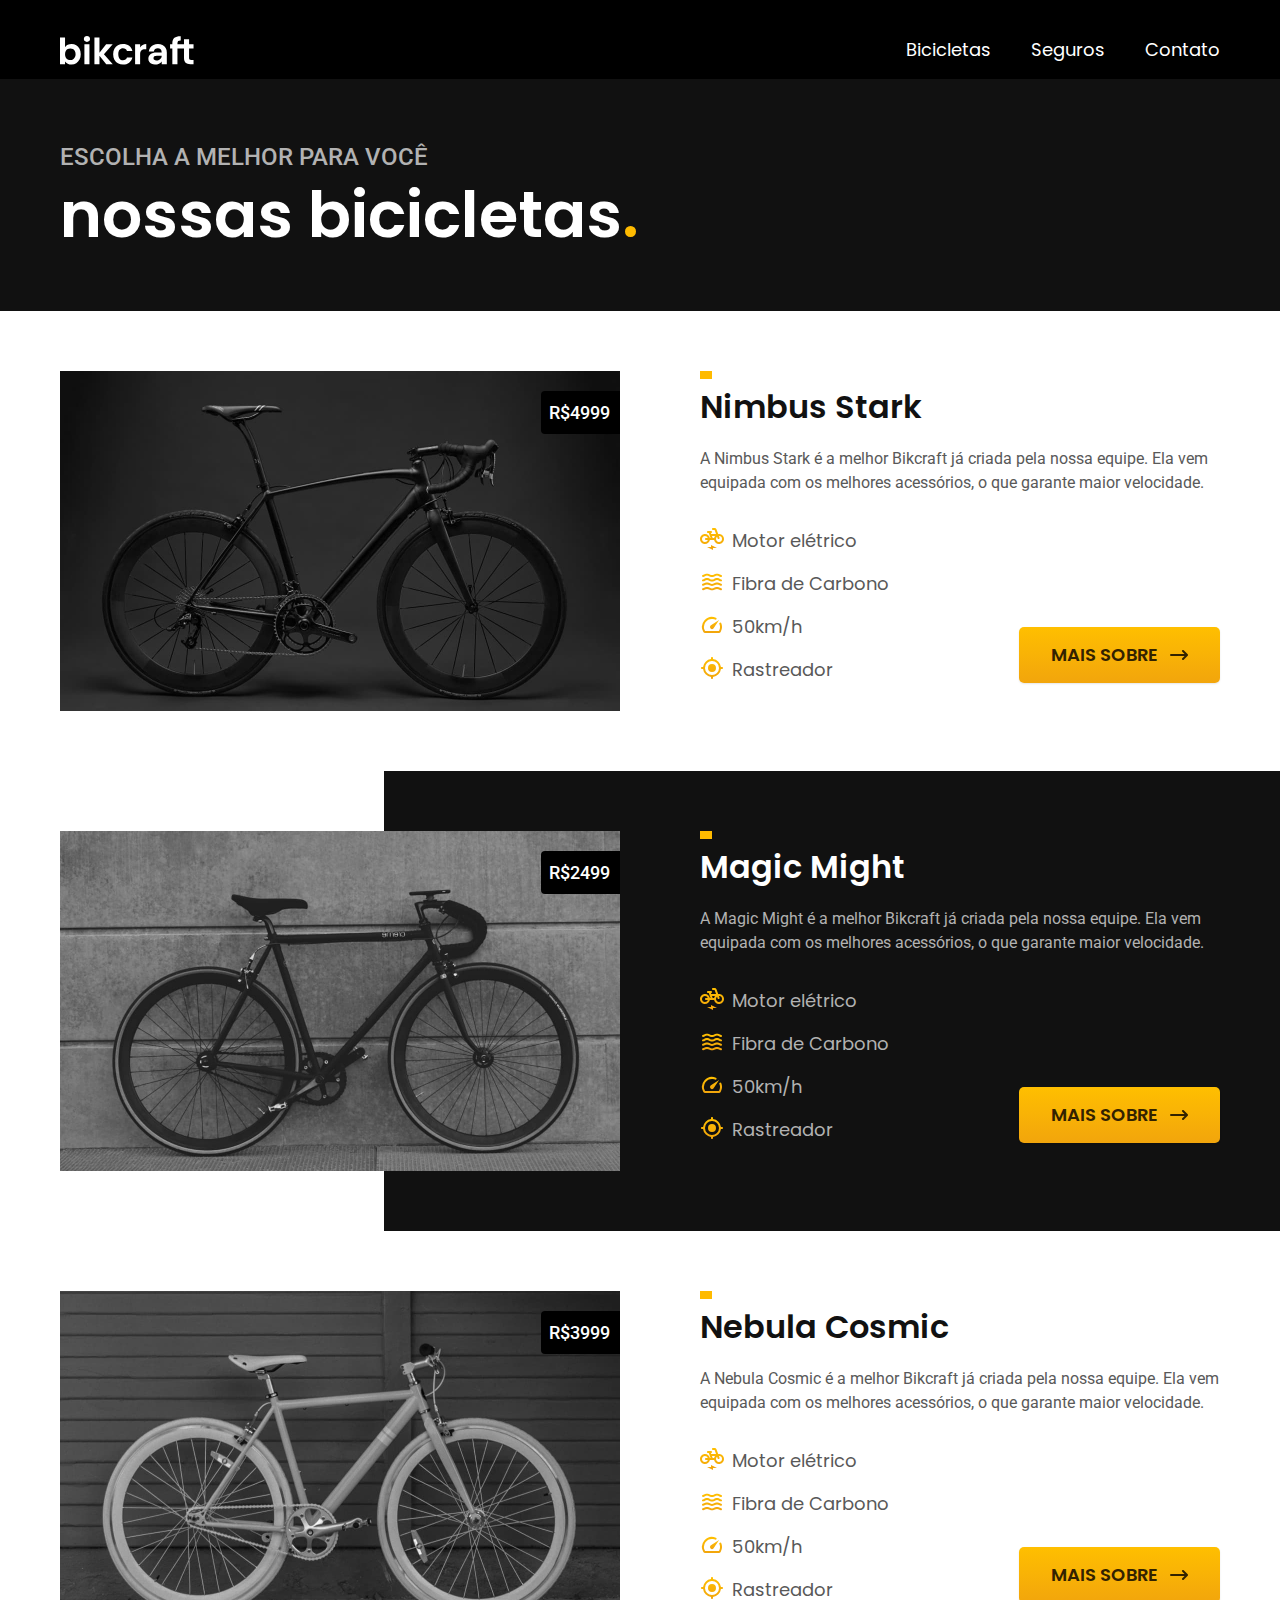
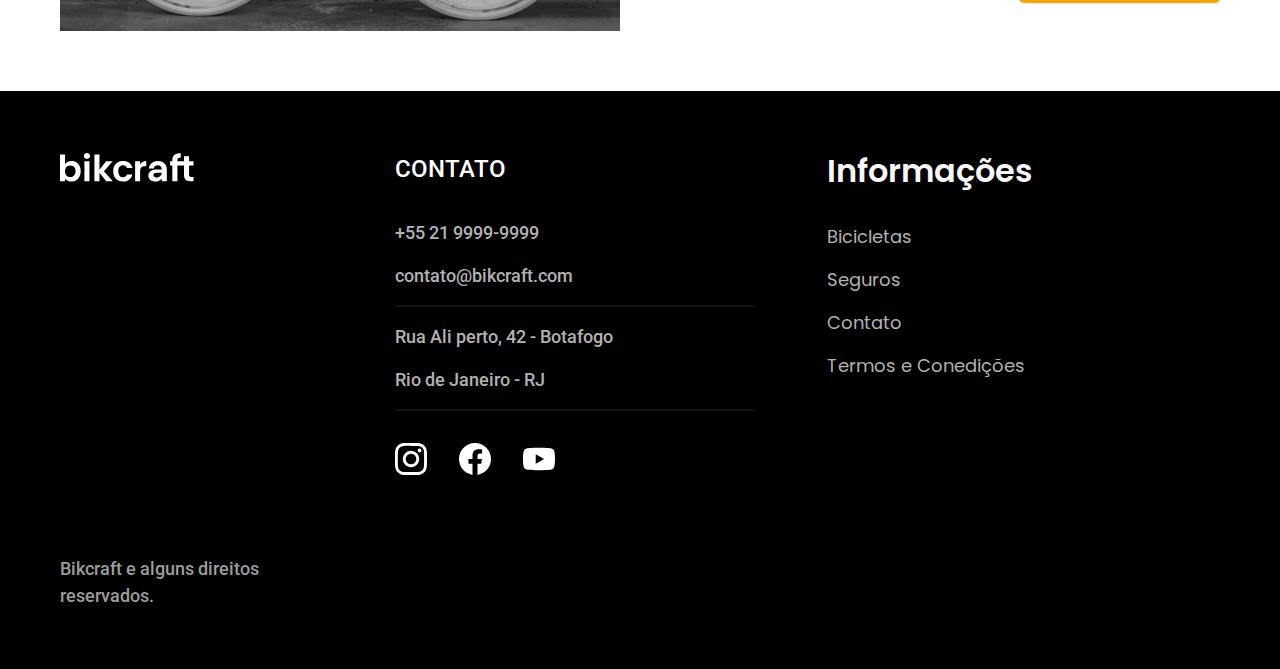
==== bicicletas.html @ 7399a59c "Bicicletas" ====
<!DOCTYPE html>
<html lang="pt-br">

<head>
  <meta charset="UTF-8">
  <meta http-equiv="X-UA-Compatible" content="IE=edge">
  <meta name="viewport" content="width=device-width, initial-scale=1.0">
  <title> Bicicletas | Bikcraft</title>
  <meta name="description" content="Termos e condições">
  <link rel="stylesheet" href="./css/style.css">

  <link rel="preconnect" href="https://fonts.googleapis.com">
  <link rel="preconnect" href="https://fonts.gstatic.com" crossorigin>
  <link href="https://fonts.googleapis.com/css2?family=Fira+Sans:wght@400;700&family=Merriweather:ital,wght@1,900&family=Poppins:wght@400;600&family=Roboto:wght@400;500&display=swap" rel="stylesheet">
</head>

<body>
  <header class="header-bg">
    <div class="header container">
      <a href="./"><img src="./img/bikcraft.svg" alt="Bikcraft"></a>
      <nav aria-label="primaria">
        <ul class="header-menu  font-1-m cor-0">
          <li><a href="./bicicletas.html">Bicicletas</a></li>
          <li><a href="./seguros.html">Seguros</a></li>
          <li><a href="./contato.html">Contato</a></li>
        </ul>
      </nav>
    </div>
  </header>

  <main>
    <div class="titulo-bg">
      <div class="titulo container">
        <p class="font-2-l-b cor-5">Escolha a melhor para você</p>
        <h1 class="font-1-xxl cor-0">nossas bicicletas<span class="cor-p1">.</span></h1>
      </div>
    </div>

    <div class="bicicletas container">

      <div class="bicicletas-imagem">
        <img src="img/bicicletas/nimbus.jpg" alt="Bicicleta Nimbus">
        <span class="font-2-m cor-0">R$4999 </span>
      </div>

      <div class="bicicletas-conteudo">
        <h2 class="font-1-xl">Nimbus Stark</h2>
        <p class="font-2-s cor-8">A Nimbus Stark é a melhor Bikcraft já criada pela nossa equipe. Ela vem equipada com os melhores acessórios, o que garante maior velocidade.</p>
        <ul class="font-1-m cor-8">
          <li> <img src="./img/icones/eletrica.svg" alt="">Motor elétrico</li>
          <li> <img src="./img/icones/carbono.svg" alt="">Fibra de Carbono</li>
          <li> <img src="./img/icones/velocidade.svg" alt="">50km/h</li>
          <li> <img src="./img/icones/rastreador.svg" alt="">Rastreador</li>
        </ul>
        <a class="botao seta" href="
        ./bicicletas/nimbus.html">MAIS SOBRE</a>
      </div>
    </div>

    <div class="bicicletas-bg">

      <div class="bicicletas container">

        <div class="bicicletas-imagem">
          <img src="img/bicicletas/magic.jpg" alt="Bicicleta Nimbus">
          <span class="font-2-m cor-0">R$2499 </span>
        </div>

        <div class="bicicletas-conteudo">
          <h2 class="font-1-xl cor-0">Magic Might</h2>
          <p class="font-2-s cor-5">A Magic Might é a melhor Bikcraft já criada pela nossa equipe. Ela vem equipada com os melhores acessórios, o que garante maior velocidade.</p>
          <ul class="font-1-m cor-5">
            <li> <img src="./img/icones/eletrica.svg" alt="">Motor elétrico</li>
            <li> <img src="./img/icones/carbono.svg" alt="">Fibra de Carbono</li>
            <li> <img src="./img/icones/velocidade.svg" alt="">50km/h</li>
            <li> <img src="./img/icones/rastreador.svg" alt="">Rastreador</li>
          </ul>
          <a class="botao seta" href="./bicicletas/magic.html">MAIS SOBRE</a>
        </div>

      </div>
    </div>

    <div class="bicicletas container">

      <div class="bicicletas-imagem">
        <img src="img/bicicletas/nebula.jpg" alt="Bicicleta Nimbus">
        <span class="font-2-m cor-0">R$3999 </span>
      </div>

      <div class="bicicletas-conteudo">
        <h2 class="font-1-xl">Nebula Cosmic</h2>
        <p class="font-2-s cor-8">A Nebula Cosmic é a melhor Bikcraft já criada pela nossa equipe. Ela vem equipada com os melhores acessórios, o que garante maior velocidade.</p>
        <ul class="font-1-m cor-8">
          <li> <img src="./img/icones/eletrica.svg" alt="">Motor elétrico</li>
          <li> <img src="./img/icones/carbono.svg" alt="">Fibra de Carbono</li>
          <li> <img src="./img/icones/velocidade.svg" alt="">50km/h</li>
          <li> <img src="./img/icones/rastreador.svg" alt="">Rastreador</li>
        </ul>
        <a class="botao seta" href="./bicicletas/nebula.html">MAIS SOBRE</a>
      </div>

    </div>


  </main>

  <footer class="footer-bg">
    <div class="footer container">
      <img src="./img/bikcraft.svg" alt="Bikcraft">
      <div class="footer-contato">
        <h3 class="font-2-l-b cor-0">Contato</h3>
        <ul class=" font-2-m cor-5">
          <li><a href="tel:+552199999999">+55 21 9999-9999</a></li>
          <li><a href="mailto:contato@bikcraft.com">contato@bikcraft.com</a></li>
          <li>Rua Ali perto, 42 - Botafogo</li>
          <li>Rio de Janeiro - RJ</li>
        </ul>

        <div class="footer-redes">
          <img src="./img/redes/instagram.svg" alt="Instagram">
          <img src="./img/redes/facebook.svg" alt="Facebook">
          <img src="./img/redes/youtube.svg" alt="Youtube">
        </div>
      </div>
      <div class="footer-informacoes">
        <h3 class=" font-1-xl cor-1">Informações</h3>
        <nav>
          <ul class="font-1-m cor-5">
            <li><a href="./bicicletas.html">Bicicletas</a></li>
            <li><a href="./seguros.html">Seguros</a></li>
            <li><a href="./contato.html">Contato</a></li>
            <li><a href="./termos.html">Termos e Conedições</a></li>
          </ul>
        </nav>

      </div>
      <p class="footer-copy font-2-m cor-6">Bikcraft e alguns direitos reservados.</p>
    </div>
  </footer>
</body>

</html>
---- css/style.css ----
@import url(./global/global.css);
@import url(./utilidades/tipografia.css);
@import url(./utilidades/cores.css);

@import url(./global/header.css);
@import url(./global/footer.css);

/* utilidades */
@import url(./utilidades/componentes.css);
/* home */
@import url(./home/introducao.css);
/* bicicletas */
@import url(./bicicletas/bicicletas\ -lista.css);
@import url(./bicicletas/bicicletas\ .css);
/*tecnologia*/
@import url(./home/tecnologia.css);
/* parceiros */
@import url(./home/parceiros.css);
/* depoimento*/
@import url(./home/depoimento.css);
/* seguros */
@import url(./home/seguros.css);

/* termos e condições */
@import url(./termos/termos.css);
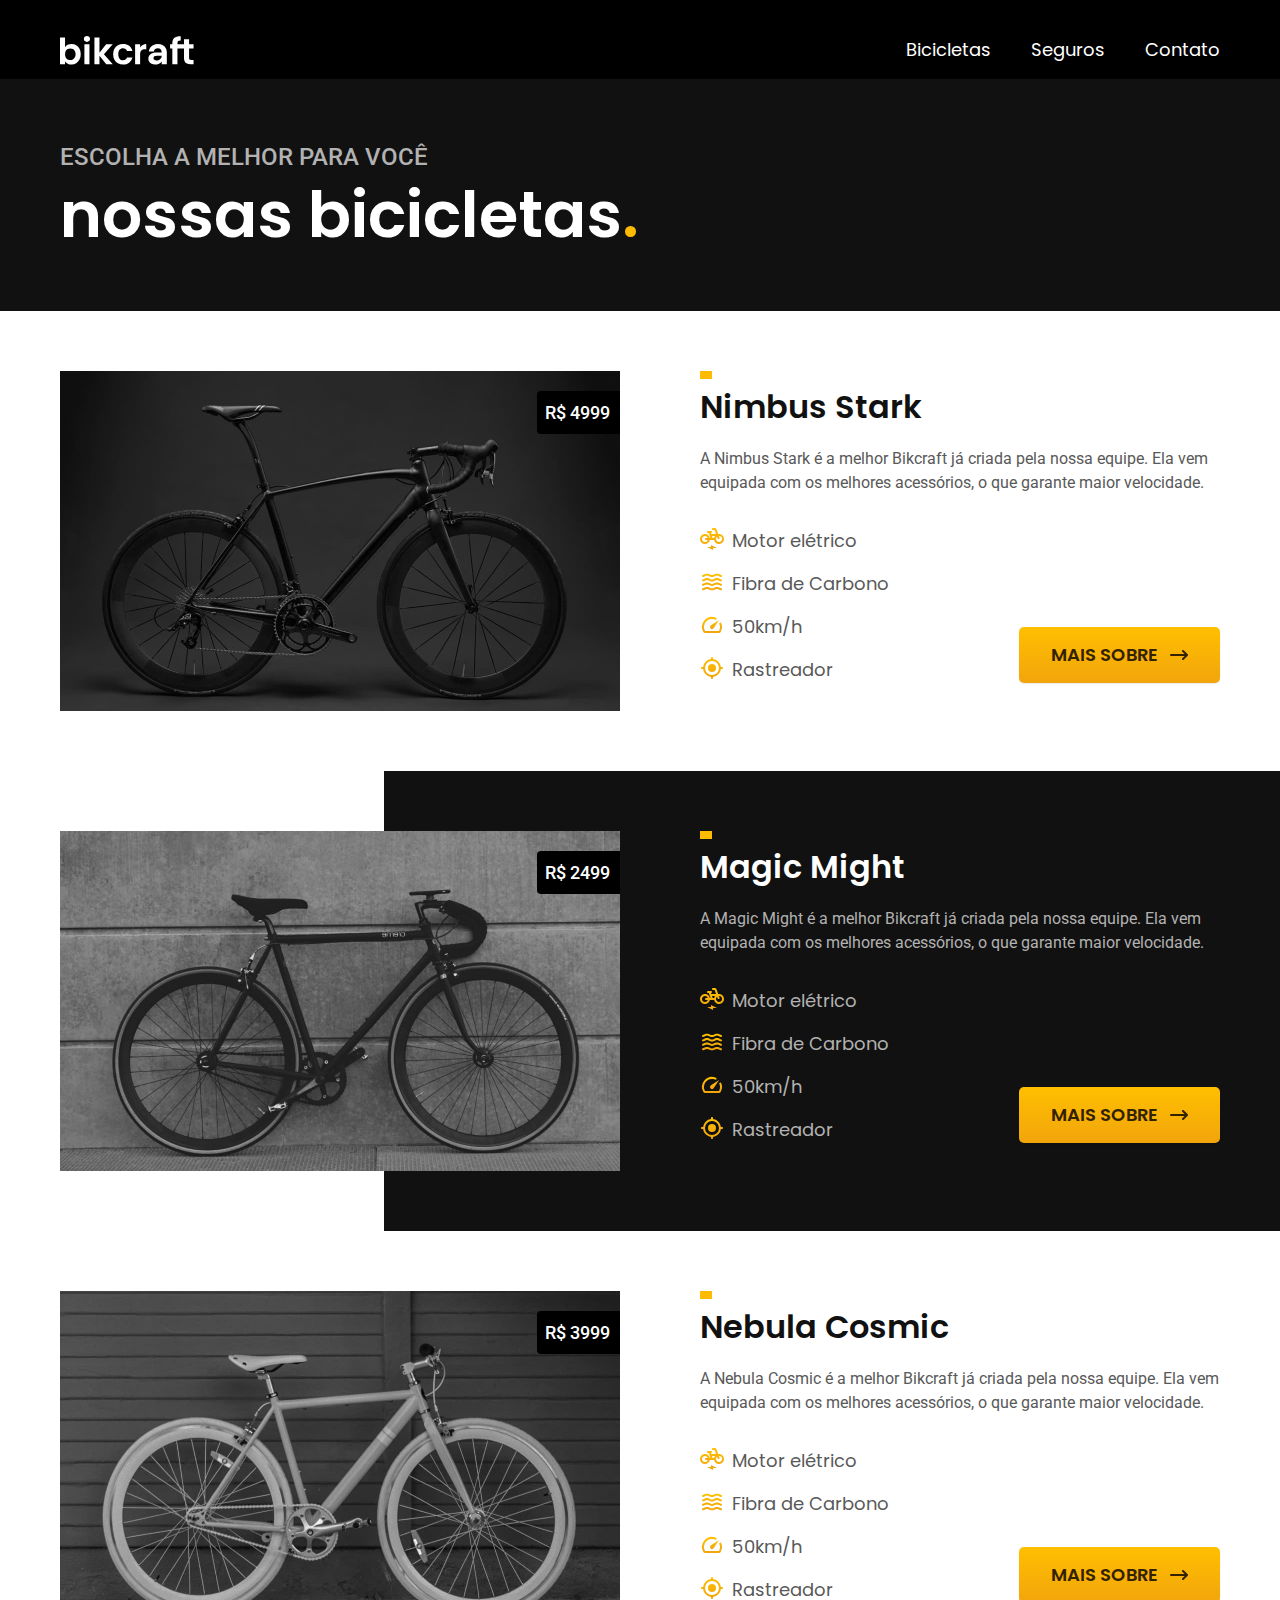
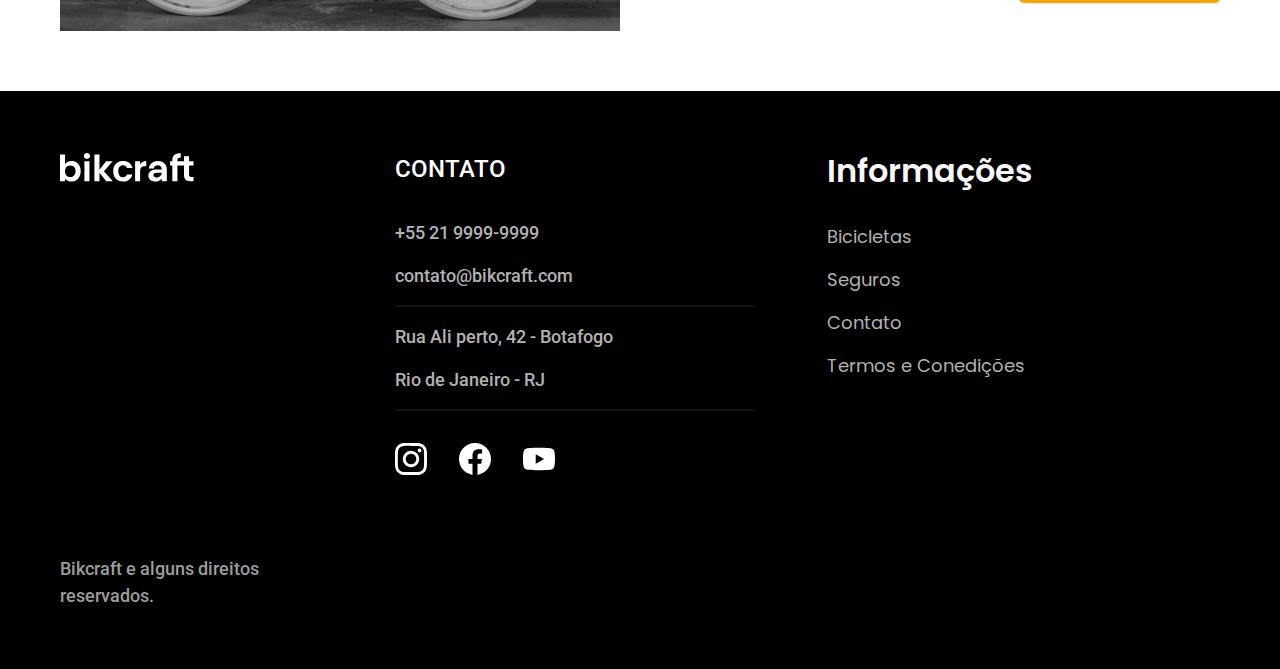
==== commit 2fe54329: "Seguros" ====
--- a/bicicletas.html
+++ b/bicicletas.html
@@ -40,7 +40,7 @@
 
       <div class="bicicletas-imagem">
         <img src="img/bicicletas/nimbus.jpg" alt="Bicicleta Nimbus">
-        <span class="font-2-m cor-0">R$4999 </span>
+        <span class="font-2-m cor-0">R$ 4999 </span>
       </div>
 
       <div class="bicicletas-conteudo">
@@ -63,7 +63,7 @@
 
         <div class="bicicletas-imagem">
           <img src="img/bicicletas/magic.jpg" alt="Bicicleta Nimbus">
-          <span class="font-2-m cor-0">R$2499 </span>
+          <span class="font-2-m cor-0">R$ 2499 </span>
         </div>
 
         <div class="bicicletas-conteudo">
@@ -85,7 +85,7 @@
 
       <div class="bicicletas-imagem">
         <img src="img/bicicletas/nebula.jpg" alt="Bicicleta Nimbus">
-        <span class="font-2-m cor-0">R$3999 </span>
+        <span class="font-2-m cor-0">R$ 3999 </span>
       </div>
 
       <div class="bicicletas-conteudo">
--- a/css/style.css
+++ b/css/style.css
@@ -24,3 +24,6 @@
 /* termos e condições */
 @import url(./termos/termos.css);
 
+/* seguros */
+@import url(./seguros/seguros.css);
+@import url(./seguros/perguntas.css);
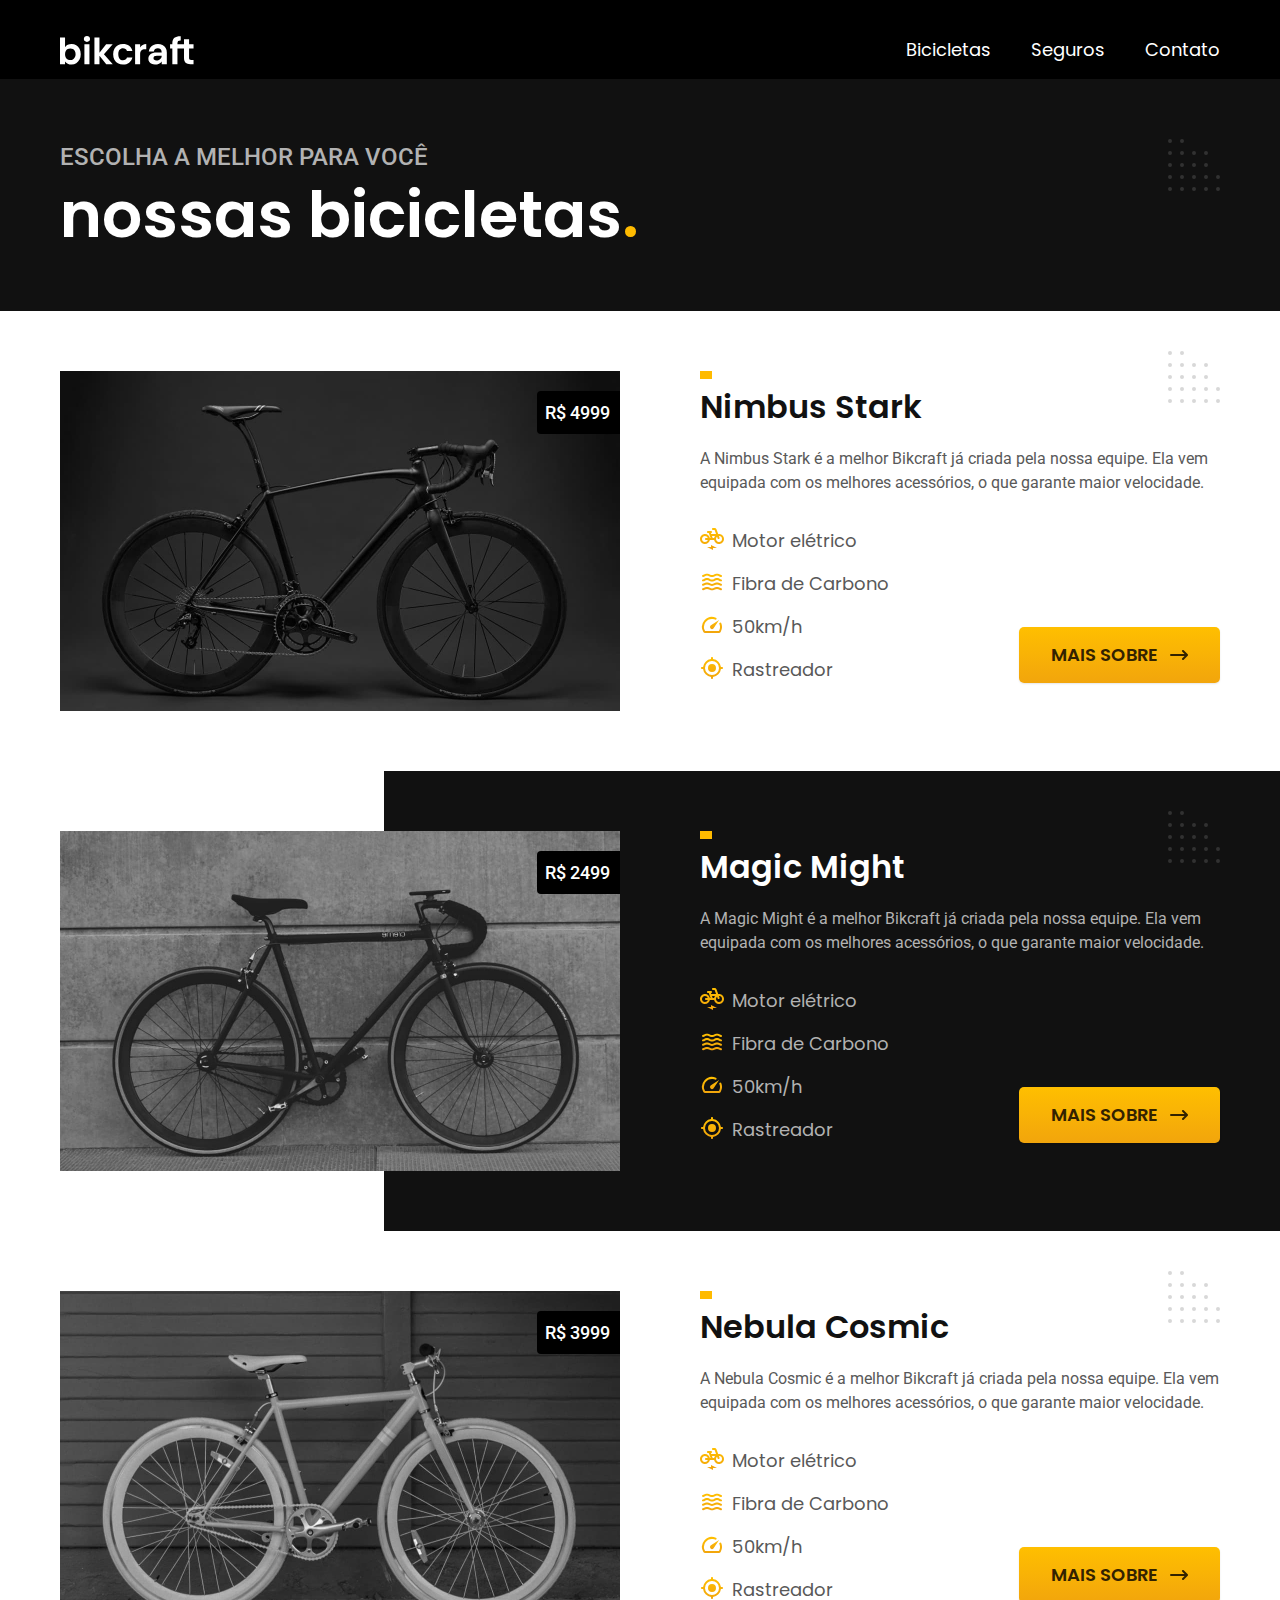
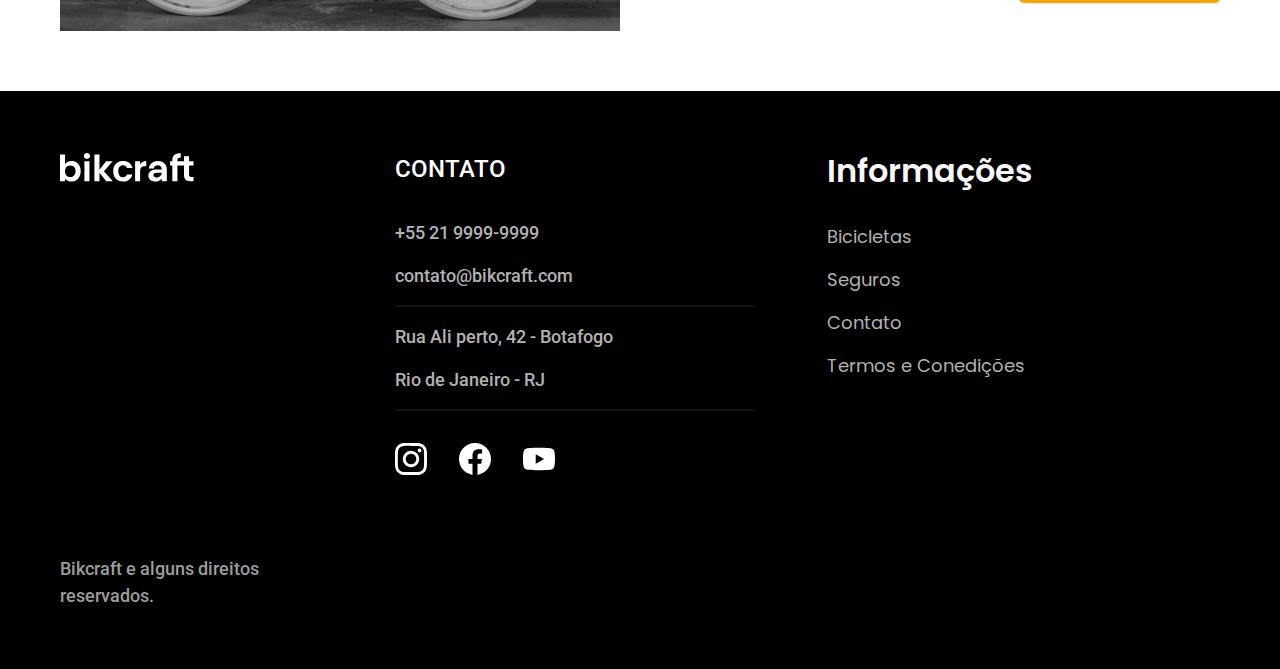
==== commit 92987897: "Pequenos ajustes finais" ====
--- a/bicicletas.html
+++ b/bicicletas.html
@@ -7,6 +7,7 @@
   <meta name="viewport" content="width=device-width, initial-scale=1.0">
   <title> Bicicletas | Bikcraft</title>
   <meta name="description" content="Termos e condições">
+  <link rel="preload" href="./css/style.css" as="style">
   <link rel="stylesheet" href="./css/style.css">
 
   <link rel="preconnect" href="https://fonts.googleapis.com">
@@ -118,9 +119,9 @@
         </ul>
 
         <div class="footer-redes">
-          <img src="./img/redes/instagram.svg" alt="Instagram">
-          <img src="./img/redes/facebook.svg" alt="Facebook">
-          <img src="./img/redes/youtube.svg" alt="Youtube">
+          <img src="./img/redes/instagram.svg" width="32" height="32" alt="Instagram">
+          <img src="./img/redes/facebook.svg" width="32" height="32" alt="Facebook">
+          <img src="./img/redes/youtube.svg" width="32" height="32" alt="Youtube">
         </div>
       </div>
       <div class="footer-informacoes">
--- a/css/style.css
+++ b/css/style.css
@@ -1,17 +1,20 @@
-@import url(./global/global.css);
 @import url(./utilidades/tipografia.css);
 @import url(./utilidades/cores.css);
+@import url(./global/global.css);
 
 @import url(./global/header.css);
 @import url(./global/footer.css);
 
 /* utilidades */
 @import url(./utilidades/componentes.css);
+@import url(./utilidades/formulario.css);
 /* home */
 @import url(./home/introducao.css);
 /* bicicletas */
 @import url(./bicicletas/bicicletas\ -lista.css);
 @import url(./bicicletas/bicicletas\ .css);
+@import url(./bicicleta/nimbus.css);
+@import url(./bicicleta/seguro.css);
 /*tecnologia*/
 @import url(./home/tecnologia.css);
 /* parceiros */
@@ -21,9 +24,15 @@
 /* seguros */
 @import url(./home/seguros.css);
 
+/* Contato */
+@import url(./contato/contato.css);
+@import url(./contato/lojas.css);
 /* termos e condições */
 @import url(./termos/termos.css);
 
 /* seguros */
 @import url(./seguros/seguros.css);
 @import url(./seguros/perguntas.css);
+
+/* orçamento */
+@import url(./orcamento/orcamento.css);
--- a/css/style.css
+++ b/css/style.css
@@ -1,17 +1,20 @@
-@import url(./global/global.css);
 @import url(./utilidades/tipografia.css);
 @import url(./utilidades/cores.css);
+@import url(./global/global.css);
 
 @import url(./global/header.css);
 @import url(./global/footer.css);
 
 /* utilidades */
 @import url(./utilidades/componentes.css);
+@import url(./utilidades/formulario.css);
 /* home */
 @import url(./home/introducao.css);
 /* bicicletas */
 @import url(./bicicletas/bicicletas\ -lista.css);
 @import url(./bicicletas/bicicletas\ .css);
+@import url(./bicicleta/nimbus.css);
+@import url(./bicicleta/seguro.css);
 /*tecnologia*/
 @import url(./home/tecnologia.css);
 /* parceiros */
@@ -21,9 +24,15 @@
 /* seguros */
 @import url(./home/seguros.css);
 
+/* Contato */
+@import url(./contato/contato.css);
+@import url(./contato/lojas.css);
 /* termos e condições */
 @import url(./termos/termos.css);
 
 /* seguros */
 @import url(./seguros/seguros.css);
 @import url(./seguros/perguntas.css);
+
+/* orçamento */
+@import url(./orcamento/orcamento.css);
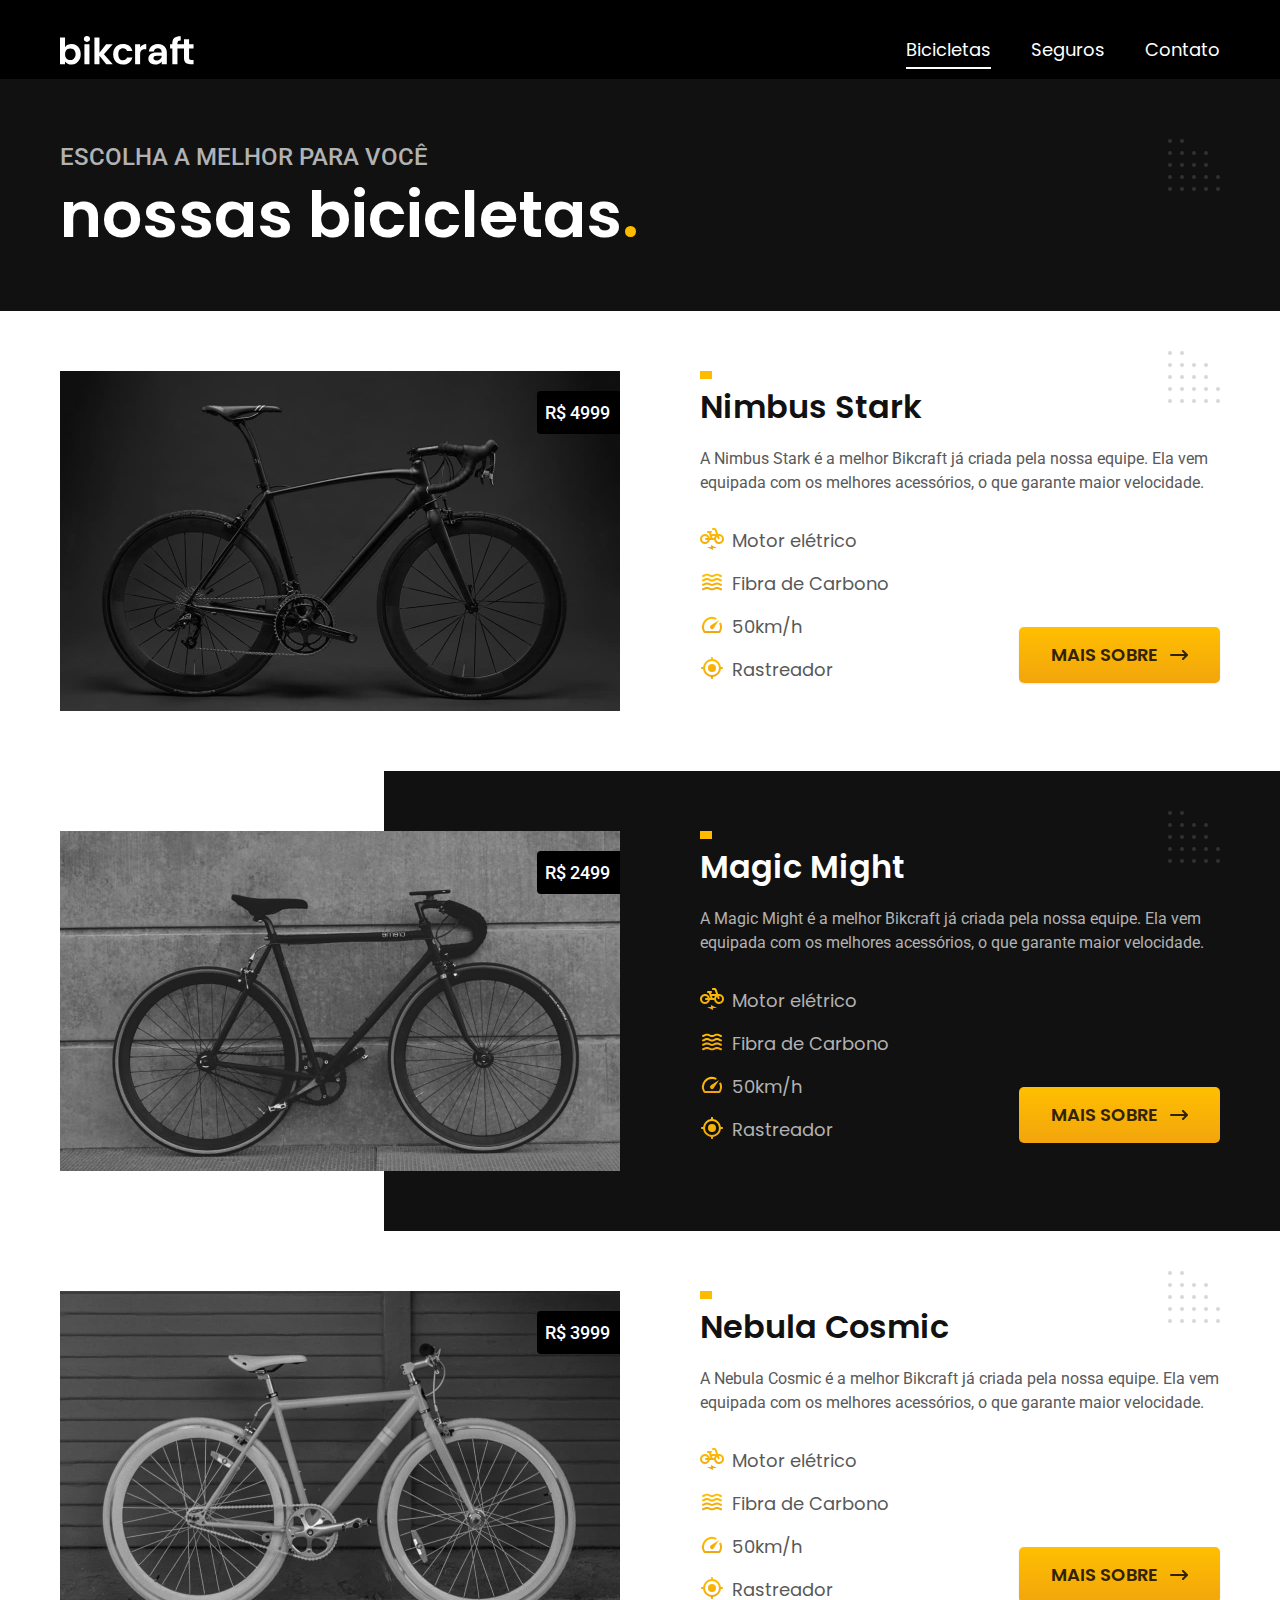
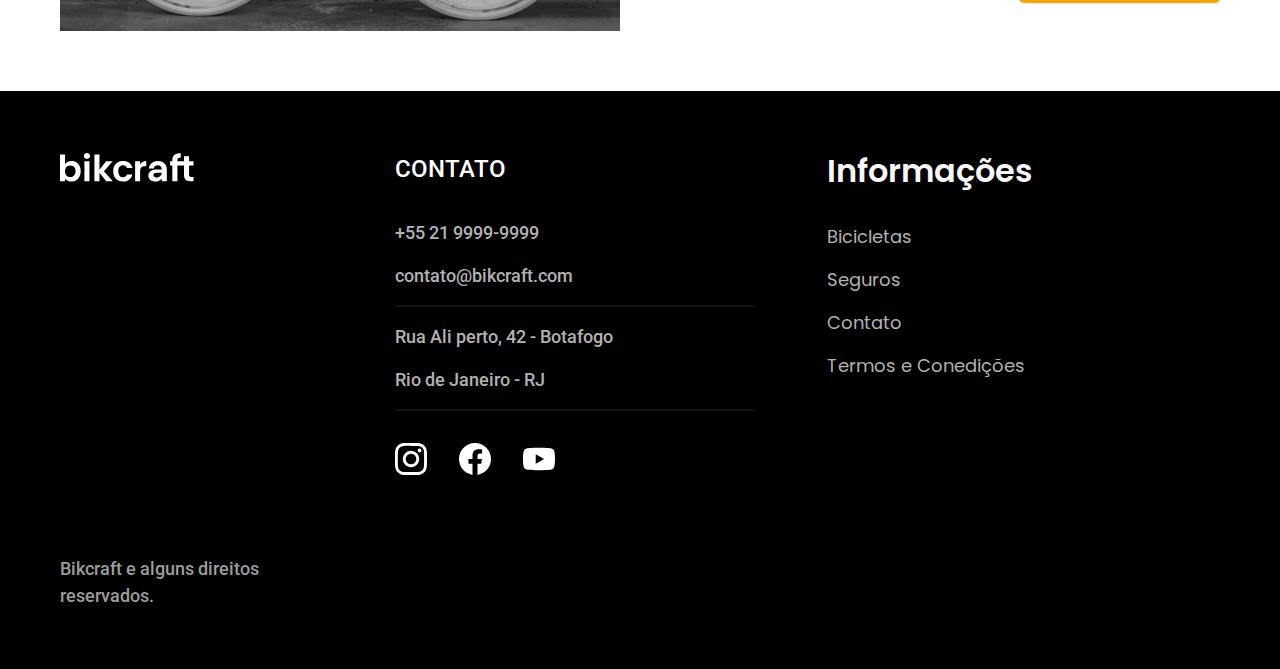
==== commit 6a39b4f7: "Adicionado efeito de menu ativo" ====
--- a/bicicletas.html
+++ b/bicicletas.html
@@ -5,6 +5,7 @@
   <meta charset="UTF-8">
   <meta http-equiv="X-UA-Compatible" content="IE=edge">
   <meta name="viewport" content="width=device-width, initial-scale=1.0">
+  <link rel="shortcut icon" href="./img/bikcraft.ico" width="32" height="32" type="image/x-icon">
   <title> Bicicletas | Bikcraft</title>
   <meta name="description" content="Termos e condições">
   <link rel="preload" href="./css/style.css" as="style">
@@ -139,6 +140,7 @@
       <p class="footer-copy font-2-m cor-6">Bikcraft e alguns direitos reservados.</p>
     </div>
   </footer>
+  <script src="./js/script.js"></script>
 </body>
 
 </html>